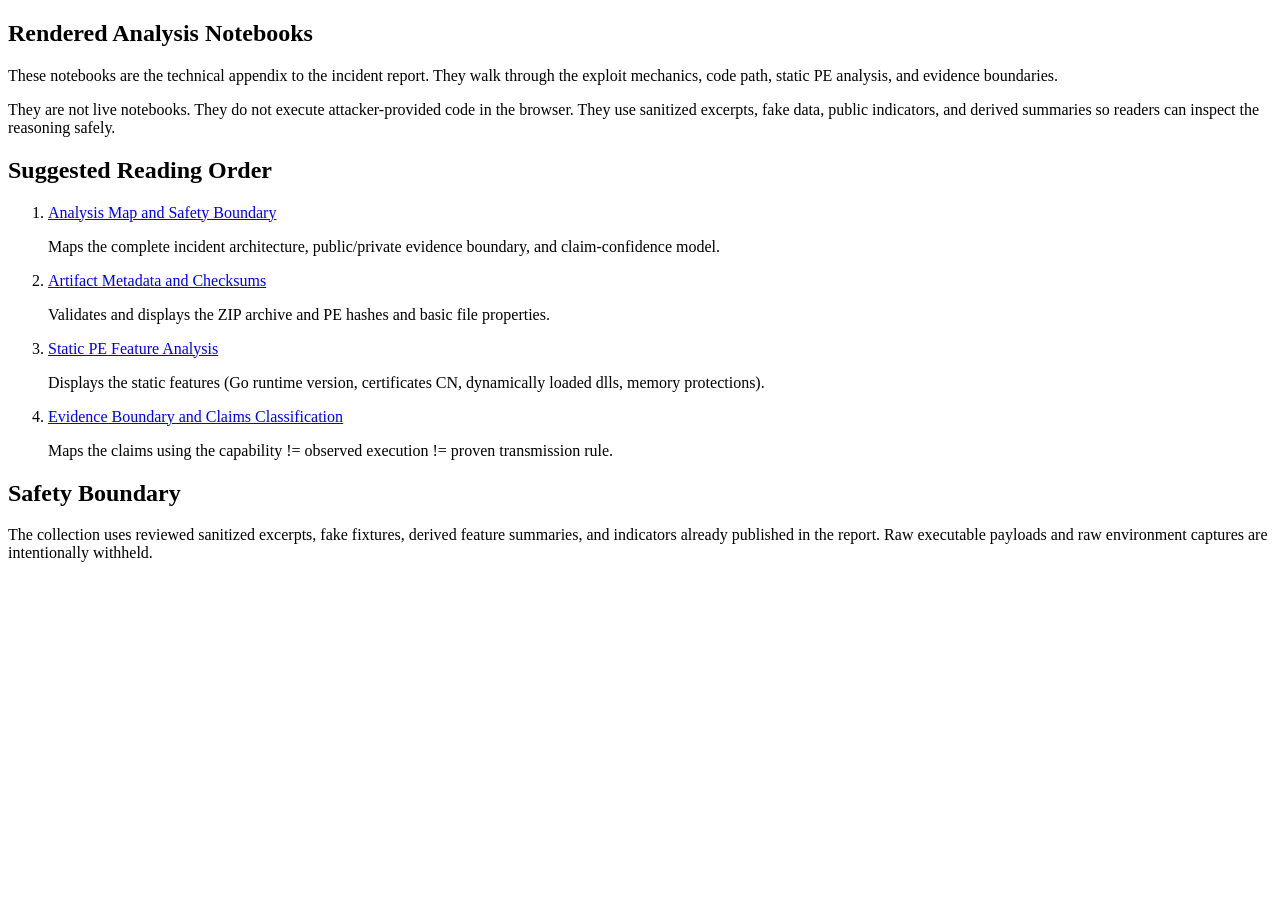
==== docs/notebooks/index.html @ 96d017fc "feat: add static forensic notebooks, scripts, fixtures, and configurations" ====
<!doctype html>
<html lang="en">
<head>
  <meta charset="utf-8">
  <meta name="viewport" content="width=device-width, initial-scale=1">
  <title>Rendered Analysis Notebooks</title>
</head>
<body>
  <main class="page">
    <article class="article">
      <h1>Rendered Analysis Notebooks</h1>
      <p>These notebooks are the technical appendix to the incident report.
      They walk through the exploit mechanics, code path, static PE analysis,
      and evidence boundaries.</p>
      <p>They are not live notebooks. They do not execute attacker-provided code
      in the browser. They use sanitized excerpts, fake data, public indicators,
      and derived summaries so readers can inspect the reasoning safely.</p>
      <h2>Suggested Reading Order</h2>
      <ol>
        <li><a href="00-analysis-map-and-safety-boundary.html">Analysis Map and Safety Boundary</a><p>Maps the complete incident architecture, public/private evidence boundary, and claim-confidence model.</p></li>
<li><a href="01-artifact-metadata-and-checksums.html">Artifact Metadata and Checksums</a><p>Validates and displays the ZIP archive and PE hashes and basic file properties.</p></li>
<li><a href="02-static-pe-feature-analysis.html">Static PE Feature Analysis</a><p>Displays the static features (Go runtime version, certificates CN, dynamically loaded dlls, memory protections).</p></li>
<li><a href="03-evidence-boundary-and-claims.html">Evidence Boundary and Claims Classification</a><p>Maps the claims using the capability != observed execution != proven transmission rule.</p></li>
      </ol>
      <h2>Safety Boundary</h2>
      <p>The collection uses reviewed sanitized excerpts, fake fixtures,
      derived feature summaries, and indicators already published in the
      report. Raw executable payloads and raw environment captures are intentionally withheld.</p>
    </article>
  </main>
</body>
</html>
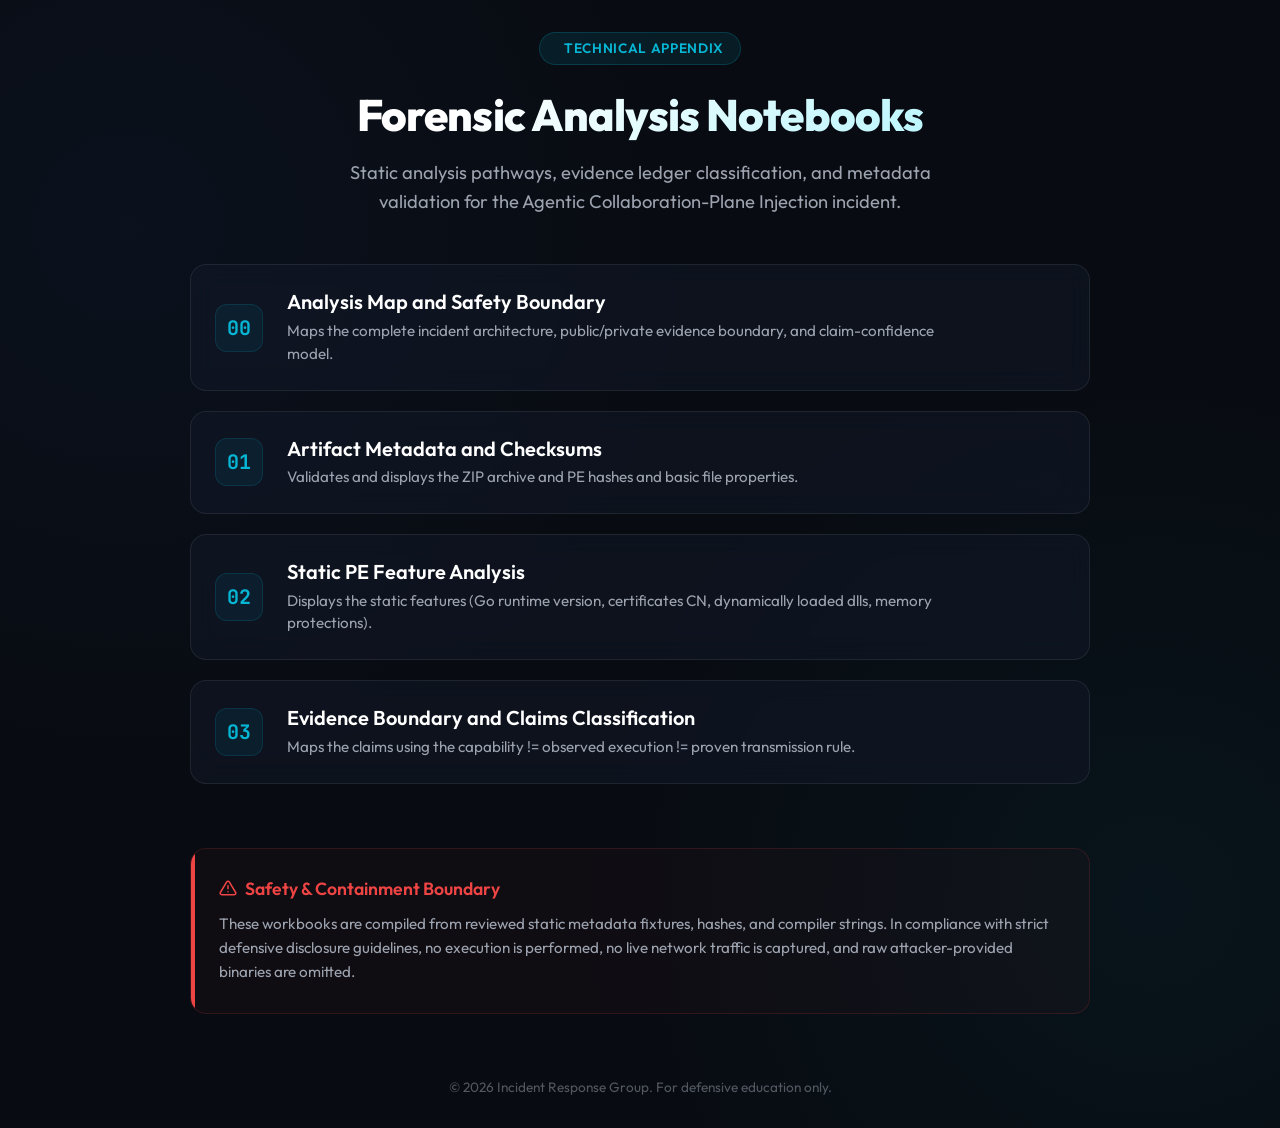
==== commit 2b6c0efc: "style: enhance technical appendix dashboard layout, visual theme, and animations" ====
--- a/docs/notebooks/index.html
+++ b/docs/notebooks/index.html
@@ -3,30 +3,311 @@
 <head>
   <meta charset="utf-8">
   <meta name="viewport" content="width=device-width, initial-scale=1">
-  <title>Rendered Analysis Notebooks</title>
+  <title>Forensic Analysis Notebooks - Incident Hub</title>
+  <link rel="preconnect" href="https://fonts.googleapis.com">
+  <link rel="preconnect" href="https://fonts.gstatic.com" crossorigin>
+  <link href="https://fonts.googleapis.com/css2?family=Outfit:wght@300;400;600;800&family=JetBrains+Mono:wght@400;700&display=swap" rel="stylesheet">
+  <style>
+    :root {
+      --bg-color: #080b11;
+      --card-bg: rgba(17, 24, 39, 0.6);
+      --border-color: rgba(255, 255, 255, 0.08);
+      --text-main: #f3f4f6;
+      --text-muted: #9ca3af;
+      --primary-cyan: #06b6d4;
+      --primary-blue: #3b82f6;
+      --accent-glow: rgba(6, 182, 212, 0.15);
+    }
+
+    * {
+      box-sizing: border-box;
+      margin: 0;
+      padding: 0;
+    }
+
+    body {
+      background-color: var(--bg-color);
+      color: var(--text-main);
+      font-family: 'Outfit', -apple-system, BlinkMacSystemFont, "Segoe UI", Roboto, sans-serif;
+      min-height: 100vh;
+      display: flex;
+      flex-direction: column;
+      align-items: center;
+      justify-content: center;
+      padding: 2rem 1rem;
+      background-image: 
+        radial-gradient(circle at 10% 20%, rgba(59, 130, 246, 0.05) 0%, transparent 40%),
+        radial-gradient(circle at 90% 80%, rgba(6, 182, 212, 0.05) 0%, transparent 40%);
+    }
+
+    .container {
+      max-width: 900px;
+      width: 100%;
+    }
+
+    header {
+      text-align: center;
+      margin-bottom: 3rem;
+    }
+
+    .badge {
+      display: inline-flex;
+      align-items: center;
+      gap: 0.5rem;
+      background: rgba(6, 182, 212, 0.1);
+      border: 1px solid rgba(6, 182, 212, 0.2);
+      color: var(--primary-cyan);
+      padding: 0.4rem 1rem;
+      border-radius: 9999px;
+      font-size: 0.85rem;
+      font-weight: 600;
+      letter-spacing: 0.05em;
+      text-transform: uppercase;
+      margin-bottom: 1.5rem;
+    }
+
+    h1 {
+      font-size: 2.75rem;
+      font-weight: 800;
+      line-height: 1.2;
+      background: linear-gradient(135deg, #ffffff 30%, #a5f3fc 100%);
+      -webkit-background-clip: text;
+      -webkit-text-fill-color: transparent;
+      margin-bottom: 1rem;
+      letter-spacing: -0.02em;
+    }
+
+    .subtitle {
+      color: var(--text-muted);
+      font-size: 1.15rem;
+      line-height: 1.6;
+      max-width: 600px;
+      margin: 0 auto;
+    }
+
+    .grid {
+      display: flex;
+      flex-direction: column;
+      gap: 1.25rem;
+      margin-bottom: 3rem;
+    }
+
+    .card {
+      display: flex;
+      align-items: center;
+      background: var(--card-bg);
+      border: 1px solid var(--border-color);
+      border-radius: 16px;
+      padding: 1.5rem;
+      text-decoration: none;
+      color: inherit;
+      transition: all 0.3s cubic-bezier(0.4, 0, 0.2, 1);
+      backdrop-filter: blur(12px);
+      position: relative;
+      overflow: hidden;
+    }
+
+    .card::before {
+      content: '';
+      position: absolute;
+      top: 0;
+      left: 0;
+      width: 100%;
+      height: 100%;
+      background: linear-gradient(90deg, rgba(6, 182, 212, 0.05) 0%, transparent 100%);
+      opacity: 0;
+      transition: opacity 0.3s ease;
+    }
+
+    .card:hover {
+      transform: translateY(-2px);
+      border-color: rgba(6, 182, 212, 0.3);
+      box-shadow: 0 10px 30px -10px var(--accent-glow);
+    }
+
+    .card:hover::before {
+      opacity: 1;
+    }
+
+    .card-step {
+      font-family: 'JetBrains Mono', monospace;
+      font-size: 1.25rem;
+      font-weight: 700;
+      color: var(--primary-cyan);
+      margin-right: 1.5rem;
+      background: rgba(6, 182, 212, 0.08);
+      border: 1px solid rgba(6, 182, 212, 0.15);
+      width: 48px;
+      height: 48px;
+      display: flex;
+      align-items: center;
+      justify-content: center;
+      border-radius: 12px;
+      flex-shrink: 0;
+    }
+
+    .card-content {
+      flex-grow: 1;
+    }
+
+    .card-content h3 {
+      font-size: 1.25rem;
+      font-weight: 600;
+      margin-bottom: 0.35rem;
+      color: #ffffff;
+      transition: color 0.3s ease;
+    }
+
+    .card:hover .card-content h3 {
+      color: var(--primary-cyan);
+    }
+
+    .card-content p {
+      color: var(--text-muted);
+      font-size: 0.95rem;
+      line-height: 1.5;
+    }
+
+    .card-action {
+      display: flex;
+      align-items: center;
+      gap: 0.5rem;
+      font-size: 0.9rem;
+      font-weight: 600;
+      color: var(--primary-cyan);
+      opacity: 0;
+      transform: translateX(-10px);
+      transition: all 0.3s ease;
+      flex-shrink: 0;
+      margin-left: 1rem;
+    }
+
+    .card:hover .card-action {
+      opacity: 1;
+      transform: translateX(0);
+    }
+
+    .safety-panel {
+      background: rgba(239, 68, 68, 0.03);
+      border: 1px solid rgba(239, 68, 68, 0.15);
+      border-radius: 16px;
+      padding: 1.75rem;
+      margin-top: 4rem;
+      position: relative;
+      overflow: hidden;
+    }
+
+    .safety-panel::before {
+      content: '';
+      position: absolute;
+      left: 0;
+      top: 0;
+      height: 100%;
+      width: 4px;
+      background: #ef4444;
+    }
+
+    .safety-panel h4 {
+      color: #ef4444;
+      font-size: 1.1rem;
+      font-weight: 600;
+      margin-bottom: 0.75rem;
+      display: flex;
+      align-items: center;
+      gap: 0.5rem;
+    }
+
+    .safety-panel p {
+      color: var(--text-muted);
+      font-size: 0.95rem;
+      line-height: 1.6;
+    }
+
+    footer {
+      margin-top: 4rem;
+      text-align: center;
+      font-size: 0.85rem;
+      color: rgba(156, 163, 175, 0.5);
+    }
+  </style>
 </head>
 <body>
-  <main class="page">
-    <article class="article">
-      <h1>Rendered Analysis Notebooks</h1>
-      <p>These notebooks are the technical appendix to the incident report.
-      They walk through the exploit mechanics, code path, static PE analysis,
-      and evidence boundaries.</p>
-      <p>They are not live notebooks. They do not execute attacker-provided code
-      in the browser. They use sanitized excerpts, fake data, public indicators,
-      and derived summaries so readers can inspect the reasoning safely.</p>
-      <h2>Suggested Reading Order</h2>
-      <ol>
-        <li><a href="00-analysis-map-and-safety-boundary.html">Analysis Map and Safety Boundary</a><p>Maps the complete incident architecture, public/private evidence boundary, and claim-confidence model.</p></li>
-<li><a href="01-artifact-metadata-and-checksums.html">Artifact Metadata and Checksums</a><p>Validates and displays the ZIP archive and PE hashes and basic file properties.</p></li>
-<li><a href="02-static-pe-feature-analysis.html">Static PE Feature Analysis</a><p>Displays the static features (Go runtime version, certificates CN, dynamically loaded dlls, memory protections).</p></li>
-<li><a href="03-evidence-boundary-and-claims.html">Evidence Boundary and Claims Classification</a><p>Maps the claims using the capability != observed execution != proven transmission rule.</p></li>
-      </ol>
-      <h2>Safety Boundary</h2>
-      <p>The collection uses reviewed sanitized excerpts, fake fixtures,
-      derived feature summaries, and indicators already published in the
-      report. Raw executable payloads and raw environment captures are intentionally withheld.</p>
-    </article>
-  </main>
+  <div class="container">
+    <header>
+      <div class="badge">
+        <span class="pulse"></span> Technical Appendix
+      </div>
+      <h1>Forensic Analysis Notebooks</h1>
+      <p class="subtitle">
+        Static analysis pathways, evidence ledger classification, and metadata validation for the Agentic Collaboration-Plane Injection incident.
+      </p>
+    </header>
+
+    <main class="grid">
+      
+        <a href="00-analysis-map-and-safety-boundary.html" class="card">
+          <div class="card-step">00</div>
+          <div class="card-content">
+            <h3>Analysis Map and Safety Boundary</h3>
+            <p>Maps the complete incident architecture, public/private evidence boundary, and claim-confidence model.</p>
+          </div>
+          <div class="card-action">
+            <span>Inspect</span>
+            <svg width="16" height="16" viewBox="0 0 24 24" fill="none" stroke="currentColor" stroke-width="2"><path d="M5 12h14M12 5l7 7-7 7"/></svg>
+          </div>
+        </a>
+        
+        <a href="01-artifact-metadata-and-checksums.html" class="card">
+          <div class="card-step">01</div>
+          <div class="card-content">
+            <h3>Artifact Metadata and Checksums</h3>
+            <p>Validates and displays the ZIP archive and PE hashes and basic file properties.</p>
+          </div>
+          <div class="card-action">
+            <span>Inspect</span>
+            <svg width="16" height="16" viewBox="0 0 24 24" fill="none" stroke="currentColor" stroke-width="2"><path d="M5 12h14M12 5l7 7-7 7"/></svg>
+          </div>
+        </a>
+        
+        <a href="02-static-pe-feature-analysis.html" class="card">
+          <div class="card-step">02</div>
+          <div class="card-content">
+            <h3>Static PE Feature Analysis</h3>
+            <p>Displays the static features (Go runtime version, certificates CN, dynamically loaded dlls, memory protections).</p>
+          </div>
+          <div class="card-action">
+            <span>Inspect</span>
+            <svg width="16" height="16" viewBox="0 0 24 24" fill="none" stroke="currentColor" stroke-width="2"><path d="M5 12h14M12 5l7 7-7 7"/></svg>
+          </div>
+        </a>
+        
+        <a href="03-evidence-boundary-and-claims.html" class="card">
+          <div class="card-step">03</div>
+          <div class="card-content">
+            <h3>Evidence Boundary and Claims Classification</h3>
+            <p>Maps the claims using the capability != observed execution != proven transmission rule.</p>
+          </div>
+          <div class="card-action">
+            <span>Inspect</span>
+            <svg width="16" height="16" viewBox="0 0 24 24" fill="none" stroke="currentColor" stroke-width="2"><path d="M5 12h14M12 5l7 7-7 7"/></svg>
+          </div>
+        </a>
+        
+    </main>
+
+    <section class="safety-panel">
+      <h4>
+        <svg width="18" height="18" viewBox="0 0 24 24" fill="none" stroke="currentColor" stroke-width="2" stroke-linecap="round" stroke-linejoin="round"><path d="M10.29 3.86L1.82 18a2 2 0 0 0 1.71 3h16.94a2 2 0 0 0 1.71-3L13.71 3.86a2 2 0 0 0-3.42 0z"/><line x1="12" y1="9" x2="12" y2="13"/><line x1="12" y1="17" x2="12.01" y2="17"/></svg>
+        Safety & Containment Boundary
+      </h4>
+      <p>
+        These workbooks are compiled from reviewed static metadata fixtures, hashes, and compiler strings. In compliance with strict defensive disclosure guidelines, no execution is performed, no live network traffic is captured, and raw attacker-provided binaries are omitted.
+      </p>
+    </section>
+
+    <footer>
+      &copy; 2026 Incident Response Group. For defensive education only.
+    </footer>
+  </div>
 </body>
 </html>
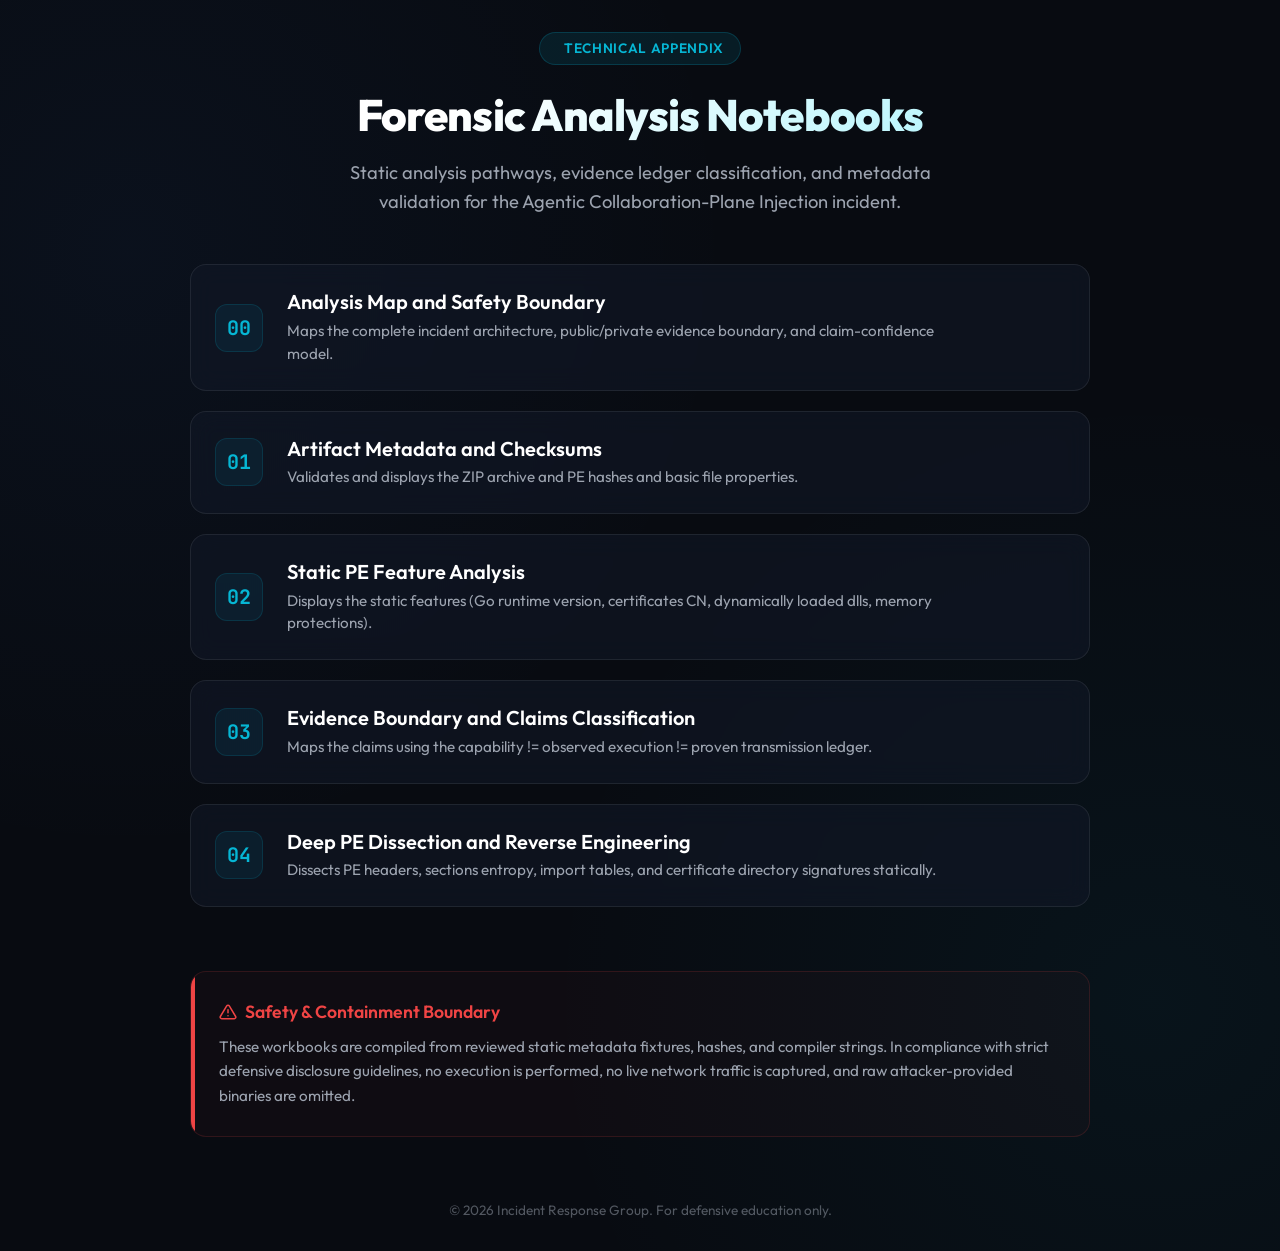
==== commit 326e3e7b: "feat: dissect PE binary statically, add deep PE dissection notebook, update dashboard index, and fin" ====
--- a/docs/notebooks/index.html
+++ b/docs/notebooks/index.html
@@ -285,7 +285,19 @@
           <div class="card-step">03</div>
           <div class="card-content">
             <h3>Evidence Boundary and Claims Classification</h3>
-            <p>Maps the claims using the capability != observed execution != proven transmission rule.</p>
+            <p>Maps the claims using the capability != observed execution != proven transmission ledger.</p>
+          </div>
+          <div class="card-action">
+            <span>Inspect</span>
+            <svg width="16" height="16" viewBox="0 0 24 24" fill="none" stroke="currentColor" stroke-width="2"><path d="M5 12h14M12 5l7 7-7 7"/></svg>
+          </div>
+        </a>
+        
+        <a href="04-deep-pe-dissection.html" class="card">
+          <div class="card-step">04</div>
+          <div class="card-content">
+            <h3>Deep PE Dissection and Reverse Engineering</h3>
+            <p>Dissects PE headers, sections entropy, import tables, and certificate directory signatures statically.</p>
           </div>
           <div class="card-action">
             <span>Inspect</span>
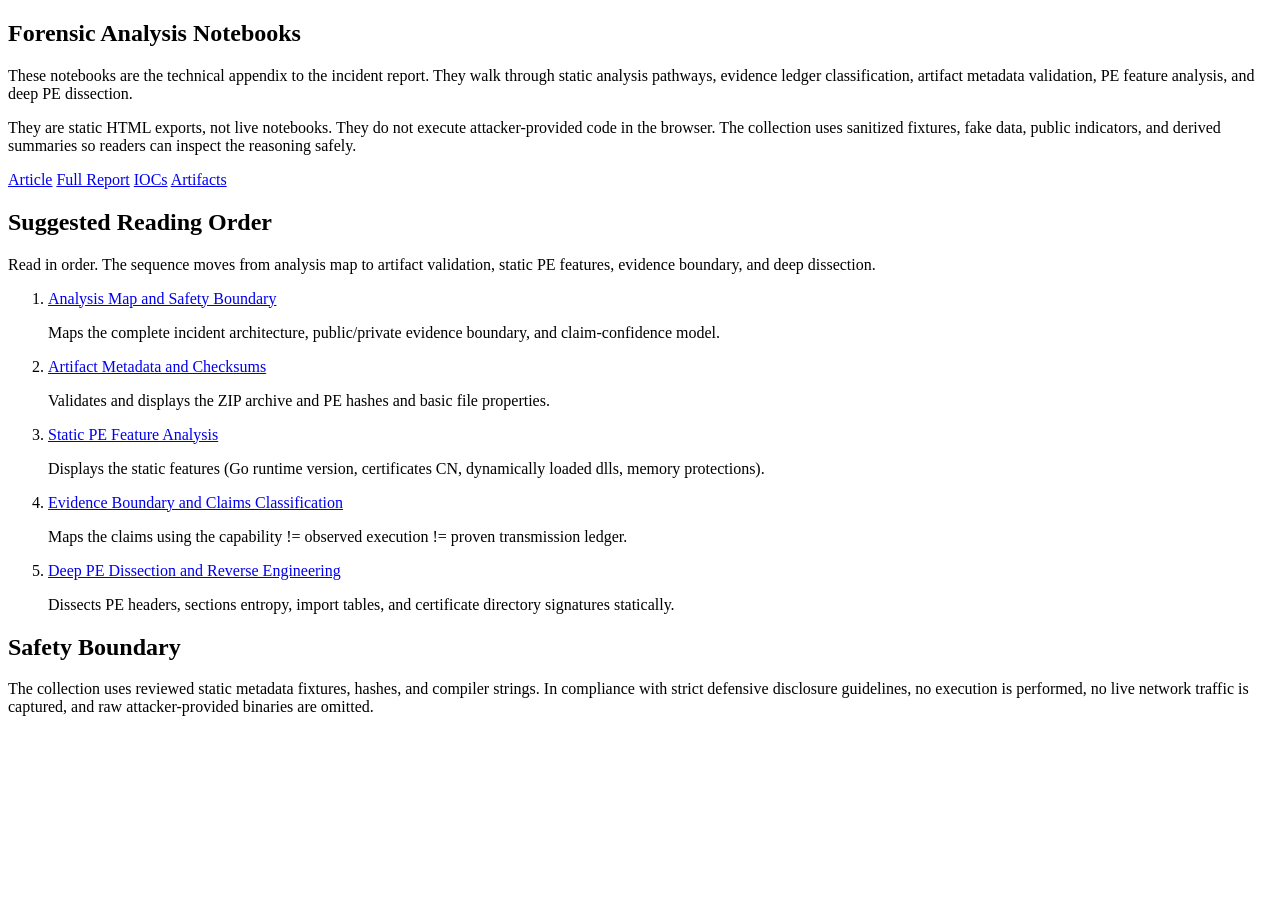
==== commit 0737e80f: "style: adopt metaplay report CSS/fonts/layout, drop metaplay references" ====
--- a/docs/notebooks/index.html
+++ b/docs/notebooks/index.html
@@ -3,323 +3,41 @@
 <head>
   <meta charset="utf-8">
   <meta name="viewport" content="width=device-width, initial-scale=1">
-  <title>Forensic Analysis Notebooks - Incident Hub</title>
-  <link rel="preconnect" href="https://fonts.googleapis.com">
-  <link rel="preconnect" href="https://fonts.gstatic.com" crossorigin>
-  <link href="https://fonts.googleapis.com/css2?family=Outfit:wght@300;400;600;800&family=JetBrains+Mono:wght@400;700&display=swap" rel="stylesheet">
-  <style>
-    :root {
-      --bg-color: #080b11;
-      --card-bg: rgba(17, 24, 39, 0.6);
-      --border-color: rgba(255, 255, 255, 0.08);
-      --text-main: #f3f4f6;
-      --text-muted: #9ca3af;
-      --primary-cyan: #06b6d4;
-      --primary-blue: #3b82f6;
-      --accent-glow: rgba(6, 182, 212, 0.15);
-    }
-
-    * {
-      box-sizing: border-box;
-      margin: 0;
-      padding: 0;
-    }
-
-    body {
-      background-color: var(--bg-color);
-      color: var(--text-main);
-      font-family: 'Outfit', -apple-system, BlinkMacSystemFont, "Segoe UI", Roboto, sans-serif;
-      min-height: 100vh;
-      display: flex;
-      flex-direction: column;
-      align-items: center;
-      justify-content: center;
-      padding: 2rem 1rem;
-      background-image: 
-        radial-gradient(circle at 10% 20%, rgba(59, 130, 246, 0.05) 0%, transparent 40%),
-        radial-gradient(circle at 90% 80%, rgba(6, 182, 212, 0.05) 0%, transparent 40%);
-    }
-
-    .container {
-      max-width: 900px;
-      width: 100%;
-    }
-
-    header {
-      text-align: center;
-      margin-bottom: 3rem;
-    }
-
-    .badge {
-      display: inline-flex;
-      align-items: center;
-      gap: 0.5rem;
-      background: rgba(6, 182, 212, 0.1);
-      border: 1px solid rgba(6, 182, 212, 0.2);
-      color: var(--primary-cyan);
-      padding: 0.4rem 1rem;
-      border-radius: 9999px;
-      font-size: 0.85rem;
-      font-weight: 600;
-      letter-spacing: 0.05em;
-      text-transform: uppercase;
-      margin-bottom: 1.5rem;
-    }
-
-    h1 {
-      font-size: 2.75rem;
-      font-weight: 800;
-      line-height: 1.2;
-      background: linear-gradient(135deg, #ffffff 30%, #a5f3fc 100%);
-      -webkit-background-clip: text;
-      -webkit-text-fill-color: transparent;
-      margin-bottom: 1rem;
-      letter-spacing: -0.02em;
-    }
-
-    .subtitle {
-      color: var(--text-muted);
-      font-size: 1.15rem;
-      line-height: 1.6;
-      max-width: 600px;
-      margin: 0 auto;
-    }
-
-    .grid {
-      display: flex;
-      flex-direction: column;
-      gap: 1.25rem;
-      margin-bottom: 3rem;
-    }
-
-    .card {
-      display: flex;
-      align-items: center;
-      background: var(--card-bg);
-      border: 1px solid var(--border-color);
-      border-radius: 16px;
-      padding: 1.5rem;
-      text-decoration: none;
-      color: inherit;
-      transition: all 0.3s cubic-bezier(0.4, 0, 0.2, 1);
-      backdrop-filter: blur(12px);
-      position: relative;
-      overflow: hidden;
-    }
-
-    .card::before {
-      content: '';
-      position: absolute;
-      top: 0;
-      left: 0;
-      width: 100%;
-      height: 100%;
-      background: linear-gradient(90deg, rgba(6, 182, 212, 0.05) 0%, transparent 100%);
-      opacity: 0;
-      transition: opacity 0.3s ease;
-    }
-
-    .card:hover {
-      transform: translateY(-2px);
-      border-color: rgba(6, 182, 212, 0.3);
-      box-shadow: 0 10px 30px -10px var(--accent-glow);
-    }
-
-    .card:hover::before {
-      opacity: 1;
-    }
-
-    .card-step {
-      font-family: 'JetBrains Mono', monospace;
-      font-size: 1.25rem;
-      font-weight: 700;
-      color: var(--primary-cyan);
-      margin-right: 1.5rem;
-      background: rgba(6, 182, 212, 0.08);
-      border: 1px solid rgba(6, 182, 212, 0.15);
-      width: 48px;
-      height: 48px;
-      display: flex;
-      align-items: center;
-      justify-content: center;
-      border-radius: 12px;
-      flex-shrink: 0;
-    }
-
-    .card-content {
-      flex-grow: 1;
-    }
-
-    .card-content h3 {
-      font-size: 1.25rem;
-      font-weight: 600;
-      margin-bottom: 0.35rem;
-      color: #ffffff;
-      transition: color 0.3s ease;
-    }
-
-    .card:hover .card-content h3 {
-      color: var(--primary-cyan);
-    }
-
-    .card-content p {
-      color: var(--text-muted);
-      font-size: 0.95rem;
-      line-height: 1.5;
-    }
-
-    .card-action {
-      display: flex;
-      align-items: center;
-      gap: 0.5rem;
-      font-size: 0.9rem;
-      font-weight: 600;
-      color: var(--primary-cyan);
-      opacity: 0;
-      transform: translateX(-10px);
-      transition: all 0.3s ease;
-      flex-shrink: 0;
-      margin-left: 1rem;
-    }
-
-    .card:hover .card-action {
-      opacity: 1;
-      transform: translateX(0);
-    }
-
-    .safety-panel {
-      background: rgba(239, 68, 68, 0.03);
-      border: 1px solid rgba(239, 68, 68, 0.15);
-      border-radius: 16px;
-      padding: 1.75rem;
-      margin-top: 4rem;
-      position: relative;
-      overflow: hidden;
-    }
-
-    .safety-panel::before {
-      content: '';
-      position: absolute;
-      left: 0;
-      top: 0;
-      height: 100%;
-      width: 4px;
-      background: #ef4444;
-    }
-
-    .safety-panel h4 {
-      color: #ef4444;
-      font-size: 1.1rem;
-      font-weight: 600;
-      margin-bottom: 0.75rem;
-      display: flex;
-      align-items: center;
-      gap: 0.5rem;
-    }
-
-    .safety-panel p {
-      color: var(--text-muted);
-      font-size: 0.95rem;
-      line-height: 1.6;
-    }
-
-    footer {
-      margin-top: 4rem;
-      text-align: center;
-      font-size: 0.85rem;
-      color: rgba(156, 163, 175, 0.5);
-    }
-  </style>
+  <title>Forensic Analysis Notebooks</title>
+  <link rel="stylesheet" href="../../assets/css/style.css">
 </head>
 <body>
-  <div class="container">
-    <header>
-      <div class="badge">
-        <span class="pulse"></span> Technical Appendix
-      </div>
+  <main class="page">
+    <article class="article">
       <h1>Forensic Analysis Notebooks</h1>
-      <p class="subtitle">
-        Static analysis pathways, evidence ledger classification, and metadata validation for the Agentic Collaboration-Plane Injection incident.
-      </p>
-    </header>
-
-    <main class="grid">
-      
-        <a href="00-analysis-map-and-safety-boundary.html" class="card">
-          <div class="card-step">00</div>
-          <div class="card-content">
-            <h3>Analysis Map and Safety Boundary</h3>
-            <p>Maps the complete incident architecture, public/private evidence boundary, and claim-confidence model.</p>
-          </div>
-          <div class="card-action">
-            <span>Inspect</span>
-            <svg width="16" height="16" viewBox="0 0 24 24" fill="none" stroke="currentColor" stroke-width="2"><path d="M5 12h14M12 5l7 7-7 7"/></svg>
-          </div>
-        </a>
-        
-        <a href="01-artifact-metadata-and-checksums.html" class="card">
-          <div class="card-step">01</div>
-          <div class="card-content">
-            <h3>Artifact Metadata and Checksums</h3>
-            <p>Validates and displays the ZIP archive and PE hashes and basic file properties.</p>
-          </div>
-          <div class="card-action">
-            <span>Inspect</span>
-            <svg width="16" height="16" viewBox="0 0 24 24" fill="none" stroke="currentColor" stroke-width="2"><path d="M5 12h14M12 5l7 7-7 7"/></svg>
-          </div>
-        </a>
-        
-        <a href="02-static-pe-feature-analysis.html" class="card">
-          <div class="card-step">02</div>
-          <div class="card-content">
-            <h3>Static PE Feature Analysis</h3>
-            <p>Displays the static features (Go runtime version, certificates CN, dynamically loaded dlls, memory protections).</p>
-          </div>
-          <div class="card-action">
-            <span>Inspect</span>
-            <svg width="16" height="16" viewBox="0 0 24 24" fill="none" stroke="currentColor" stroke-width="2"><path d="M5 12h14M12 5l7 7-7 7"/></svg>
-          </div>
-        </a>
-        
-        <a href="03-evidence-boundary-and-claims.html" class="card">
-          <div class="card-step">03</div>
-          <div class="card-content">
-            <h3>Evidence Boundary and Claims Classification</h3>
-            <p>Maps the claims using the capability != observed execution != proven transmission ledger.</p>
-          </div>
-          <div class="card-action">
-            <span>Inspect</span>
-            <svg width="16" height="16" viewBox="0 0 24 24" fill="none" stroke="currentColor" stroke-width="2"><path d="M5 12h14M12 5l7 7-7 7"/></svg>
-          </div>
-        </a>
-        
-        <a href="04-deep-pe-dissection.html" class="card">
-          <div class="card-step">04</div>
-          <div class="card-content">
-            <h3>Deep PE Dissection and Reverse Engineering</h3>
-            <p>Dissects PE headers, sections entropy, import tables, and certificate directory signatures statically.</p>
-          </div>
-          <div class="card-action">
-            <span>Inspect</span>
-            <svg width="16" height="16" viewBox="0 0 24 24" fill="none" stroke="currentColor" stroke-width="2"><path d="M5 12h14M12 5l7 7-7 7"/></svg>
-          </div>
-        </a>
-        
-    </main>
-
-    <section class="safety-panel">
-      <h4>
-        <svg width="18" height="18" viewBox="0 0 24 24" fill="none" stroke="currentColor" stroke-width="2" stroke-linecap="round" stroke-linejoin="round"><path d="M10.29 3.86L1.82 18a2 2 0 0 0 1.71 3h16.94a2 2 0 0 0 1.71-3L13.71 3.86a2 2 0 0 0-3.42 0z"/><line x1="12" y1="9" x2="12" y2="13"/><line x1="12" y1="17" x2="12.01" y2="17"/></svg>
-        Safety & Containment Boundary
-      </h4>
-      <p>
-        These workbooks are compiled from reviewed static metadata fixtures, hashes, and compiler strings. In compliance with strict defensive disclosure guidelines, no execution is performed, no live network traffic is captured, and raw attacker-provided binaries are omitted.
-      </p>
-    </section>
-
-    <footer>
-      &copy; 2026 Incident Response Group. For defensive education only.
-    </footer>
-  </div>
+      <p>These notebooks are the technical appendix to the incident report.
+      They walk through static analysis pathways, evidence ledger classification,
+      artifact metadata validation, PE feature analysis, and deep PE dissection.</p>
+      <p>They are static HTML exports, not live notebooks. They do not execute
+      attacker-provided code in the browser. The collection uses sanitized
+      fixtures, fake data, public indicators, and derived summaries so readers
+      can inspect the reasoning safely.</p>
+      <nav class="top-nav">
+        <a href="../../">Article</a>
+        <a href="../../INCIDENT_THREAT_SURFACE.html">Full Report</a>
+        <a href="../../IOCS.html">IOCs</a>
+        <a href="../../ARTIFACTS.html">Artifacts</a>
+      </nav>
+      <h2>Suggested Reading Order</h2>
+      <p>Read in order. The sequence moves from analysis map to artifact
+      validation, static PE features, evidence boundary, and deep dissection.</p>
+      <ol>
+        <li><a href="00-analysis-map-and-safety-boundary.html">Analysis Map and Safety Boundary</a><p>Maps the complete incident architecture, public/private evidence boundary, and claim-confidence model.</p></li>
+        <li><a href="01-artifact-metadata-and-checksums.html">Artifact Metadata and Checksums</a><p>Validates and displays the ZIP archive and PE hashes and basic file properties.</p></li>
+        <li><a href="02-static-pe-feature-analysis.html">Static PE Feature Analysis</a><p>Displays the static features (Go runtime version, certificates CN, dynamically loaded dlls, memory protections).</p></li>
+        <li><a href="03-evidence-boundary-and-claims.html">Evidence Boundary and Claims Classification</a><p>Maps the claims using the capability != observed execution != proven transmission ledger.</p></li>
+        <li><a href="04-deep-pe-dissection.html">Deep PE Dissection and Reverse Engineering</a><p>Dissects PE headers, sections entropy, import tables, and certificate directory signatures statically.</p></li>
+      </ol>
+      <h2>Safety Boundary</h2>
+      <p>The collection uses reviewed static metadata fixtures, hashes, and compiler strings.
+      In compliance with strict defensive disclosure guidelines, no execution is performed,
+      no live network traffic is captured, and raw attacker-provided binaries are omitted.</p>
+    </article>
+  </main>
 </body>
-</html>
+</html>
